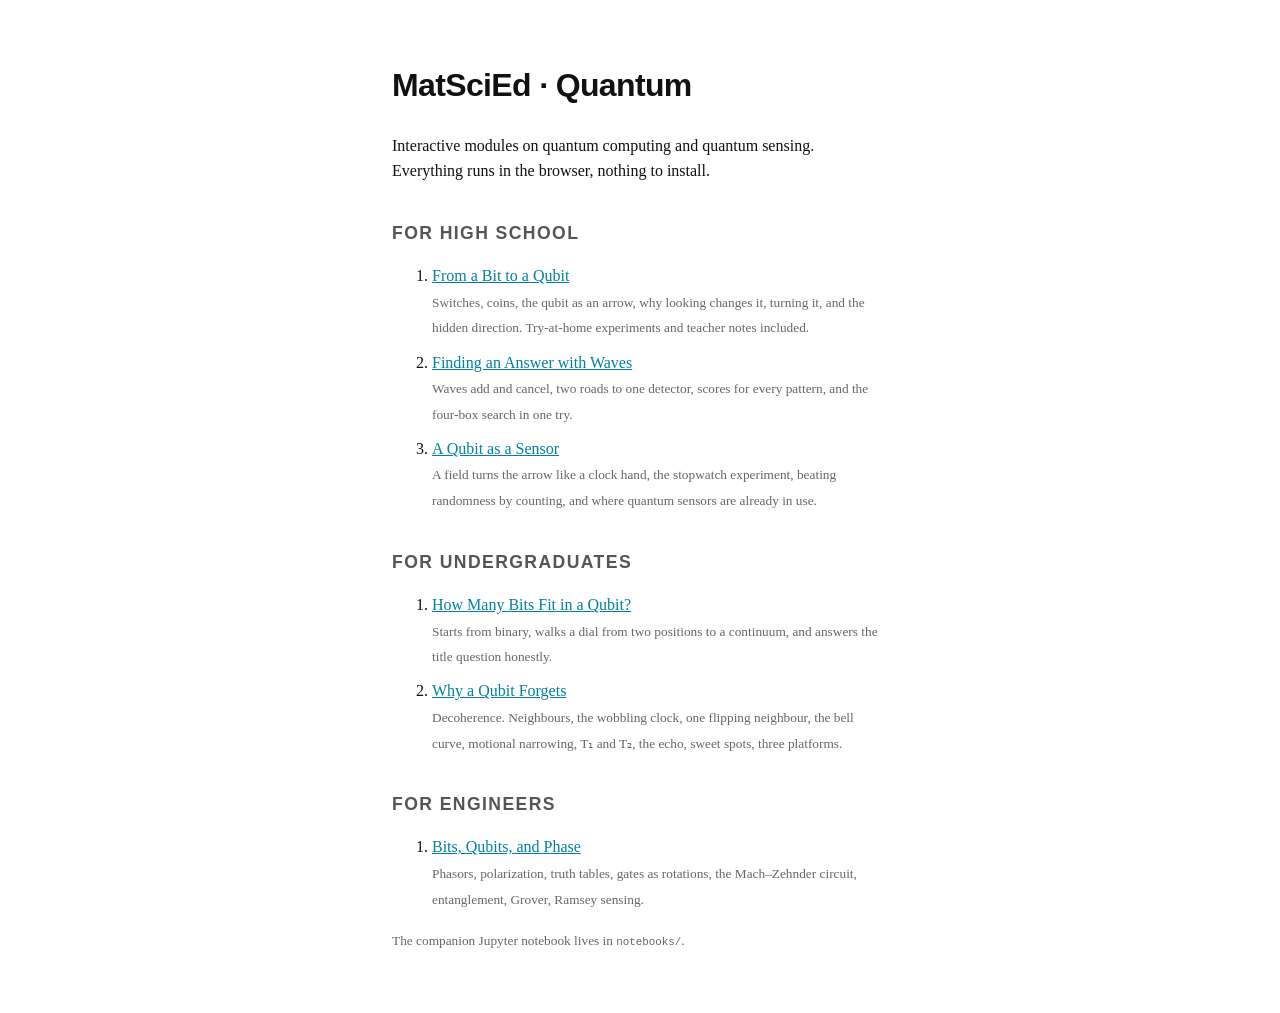
==== docs/index.html @ a334ed0c "Quantum: six interactive web modules, companion notebook, GitHub Pages setup" ====
<!doctype html>
<html lang="en"><head><meta charset="utf-8"><meta name="viewport" content="width=device-width,initial-scale=1">
<title>MatSciEd Quantum</title>
<style>body{font-family:Georgia,serif;max-width:62ch;margin:60px auto;padding:0 20px;line-height:1.6;color:#111}
h1,h2{font-family:Helvetica,Arial,sans-serif;letter-spacing:-.02em}h2{font-size:1.1rem;margin-top:2em;text-transform:uppercase;letter-spacing:.08em;color:#555}
a{color:#00819F}li{margin:.6em 0}small{color:#666}</style></head>
<body>
<h1>MatSciEd &middot; Quantum</h1>
<p>Interactive modules on quantum computing and quantum sensing. Everything runs in the browser, nothing to install.</p>
<h2>For high school</h2>
<ol>
<li><a href="HS1_From_a_Bit_to_a_Qubit.html">From a Bit to a Qubit</a><br><small>Switches, coins, the qubit as an arrow, why looking changes it, turning it, and the hidden direction. Try-at-home experiments and teacher notes included.</small></li>
<li><a href="HS2_Finding_an_Answer_with_Waves.html">Finding an Answer with Waves</a><br><small>Waves add and cancel, two roads to one detector, scores for every pattern, and the four-box search in one try.</small></li>
<li><a href="HS3_A_Qubit_as_a_Sensor.html">A Qubit as a Sensor</a><br><small>A field turns the arrow like a clock hand, the stopwatch experiment, beating randomness by counting, and where quantum sensors are already in use.</small></li>
</ol>
<h2>For undergraduates</h2>
<ol>
<li><a href="How_Many_Bits_Fit_in_a_Qubit.html">How Many Bits Fit in a Qubit?</a><br><small>Starts from binary, walks a dial from two positions to a continuum, and answers the title question honestly.</small></li>
<li><a href="Why_a_Qubit_Forgets.html">Why a Qubit Forgets</a><br><small>Decoherence. Neighbours, the wobbling clock, one flipping neighbour, the bell curve, motional narrowing, T&#8321; and T&#8322;, the echo, sweet spots, three platforms.</small></li>
</ol>
<h2>For engineers</h2>
<ol>
<li><a href="Bits_Qubits_and_Phase.html">Bits, Qubits, and Phase</a><br><small>Phasors, polarization, truth tables, gates as rotations, the Mach&ndash;Zehnder circuit, entanglement, Grover, Ramsey sensing.</small></li>
</ol>
<p><small>The companion Jupyter notebook lives in <code>notebooks/</code>.</small></p>
</body></html>
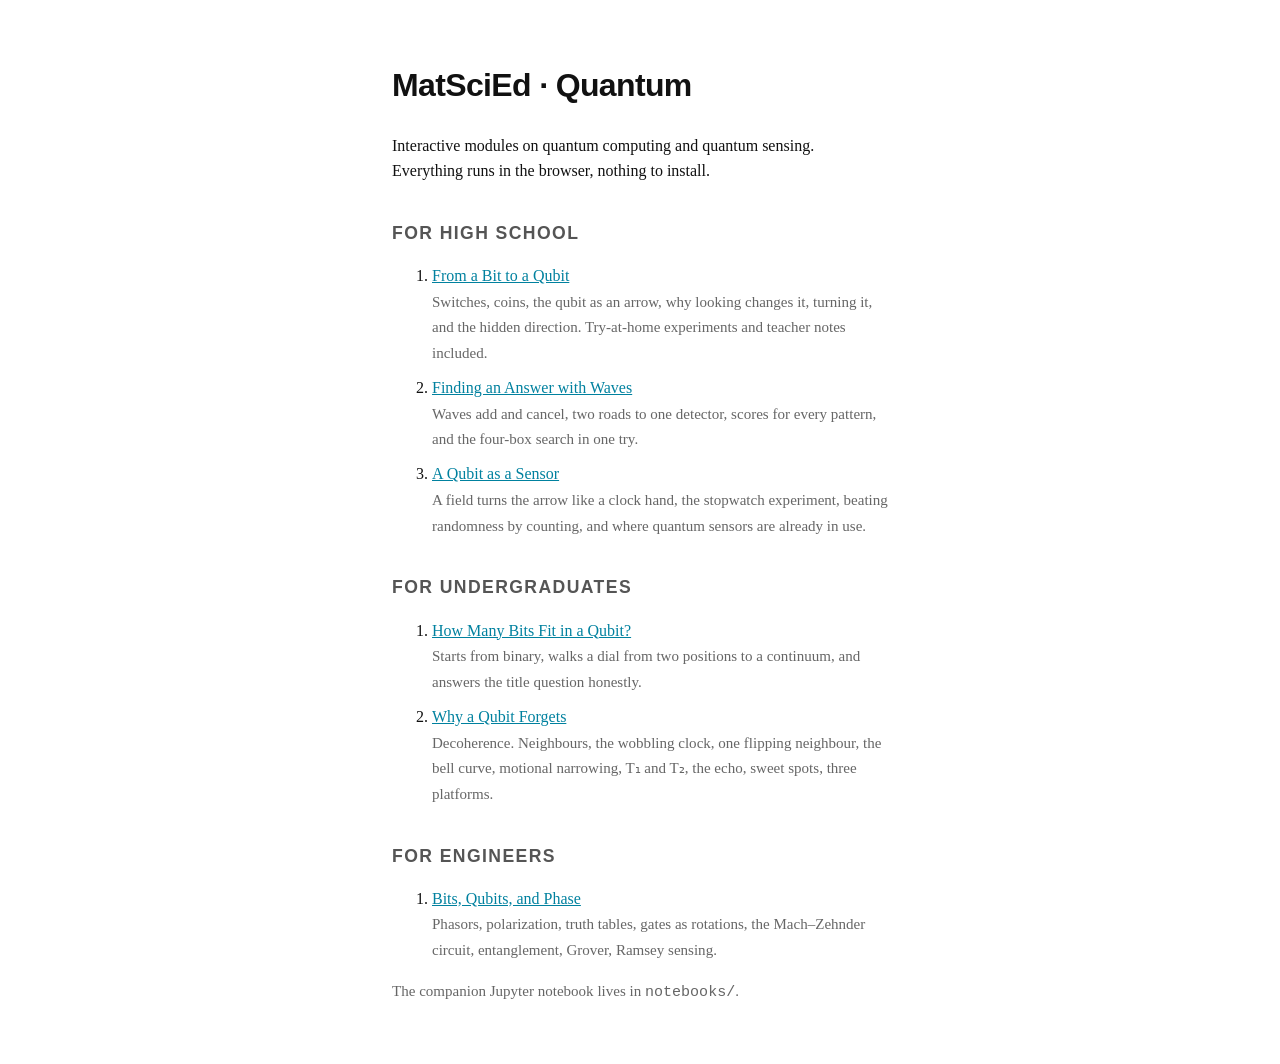
==== commit 70de96d9: "Larger type: UI text and figure labels closer to browser defaults" ====
--- a/docs/index.html
+++ b/docs/index.html
@@ -3,7 +3,7 @@
 <title>MatSciEd Quantum</title>
 <style>body{font-family:Georgia,serif;max-width:62ch;margin:60px auto;padding:0 20px;line-height:1.6;color:#111}
 h1,h2{font-family:Helvetica,Arial,sans-serif;letter-spacing:-.02em}h2{font-size:1.1rem;margin-top:2em;text-transform:uppercase;letter-spacing:.08em;color:#555}
-a{color:#00819F}li{margin:.6em 0}small{color:#666}</style></head>
+a{color:#00819F}li{margin:.6em 0}small{color:#666;font-size:.94rem}</style></head>
 <body>
 <h1>MatSciEd &middot; Quantum</h1>
 <p>Interactive modules on quantum computing and quantum sensing. Everything runs in the browser, nothing to install.</p>
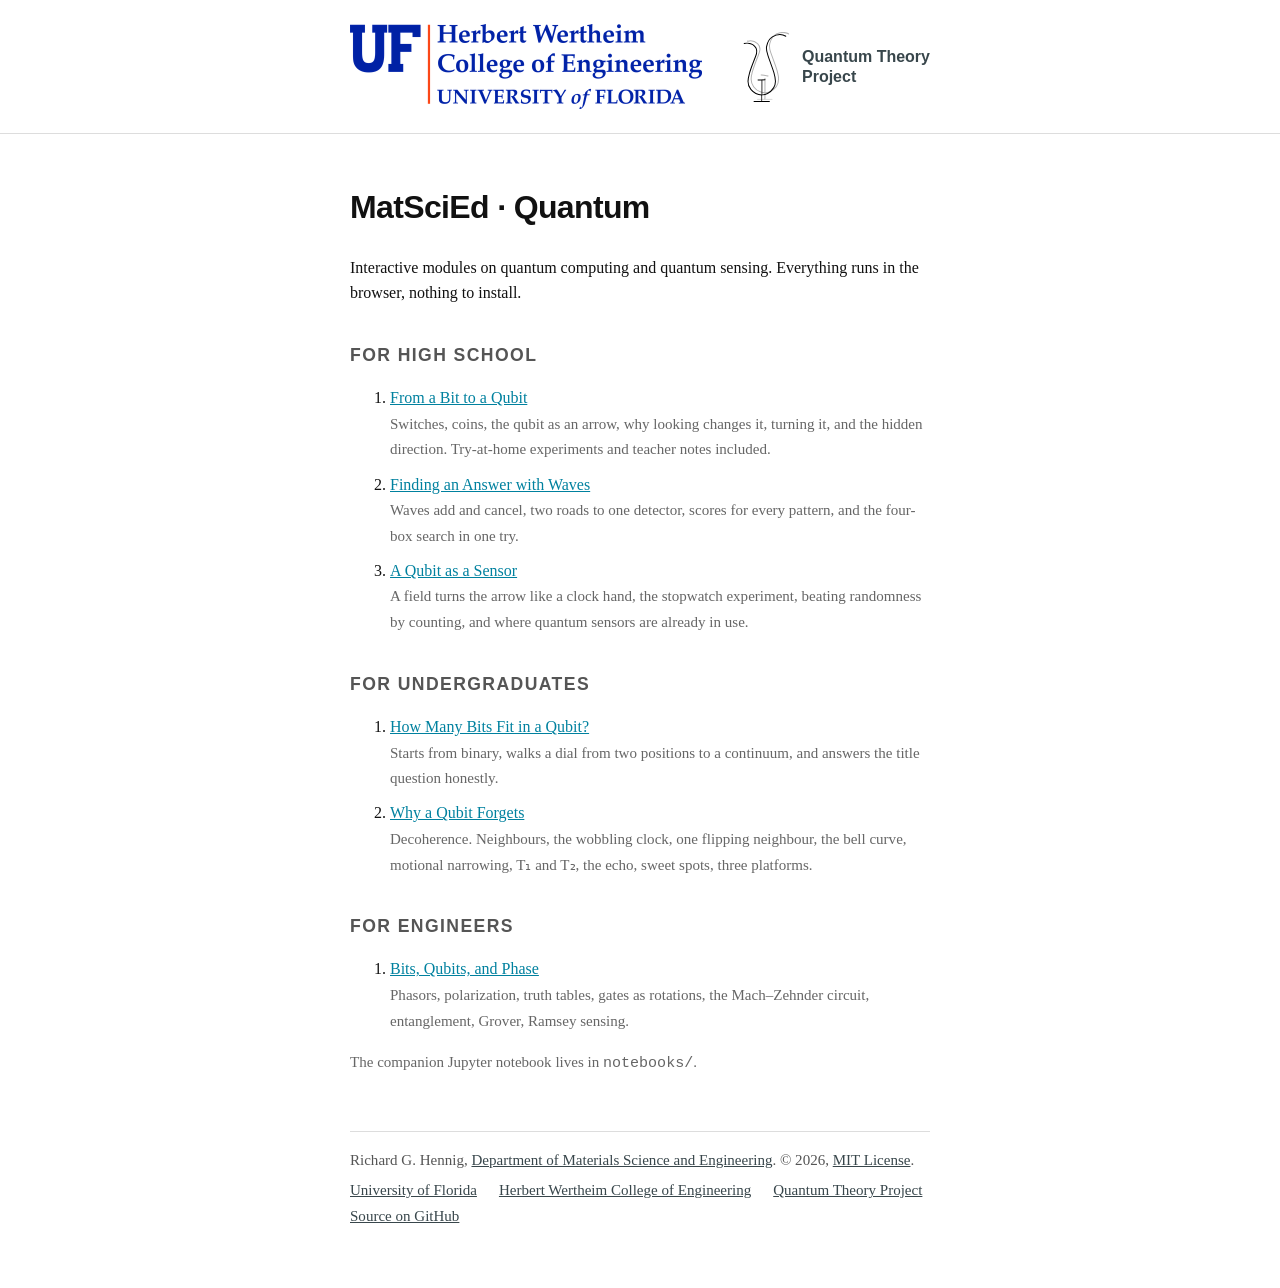
==== commit 353f388e: "Add UF, HWCOE and QTP branding; stack the opening block on phones" ====
--- a/docs/index.html
+++ b/docs/index.html
@@ -1,10 +1,31 @@
 <!doctype html>
 <html lang="en"><head><meta charset="utf-8"><meta name="viewport" content="width=device-width,initial-scale=1">
 <title>MatSciEd Quantum</title>
-<style>body{font-family:Georgia,serif;max-width:62ch;margin:60px auto;padding:0 20px;line-height:1.6;color:#111}
+<style>body{font-family:Georgia,serif;margin:0;line-height:1.6;color:#111;background:#fff}
+main,.credit{max-width:580px;margin:48px auto 0;padding:0 20px}
 h1,h2{font-family:Helvetica,Arial,sans-serif;letter-spacing:-.02em}h2{font-size:1.1rem;margin-top:2em;text-transform:uppercase;letter-spacing:.08em;color:#555}
-a{color:#00819F}li{margin:.6em 0}small{color:#666;font-size:.94rem}</style></head>
+a{color:#00819F}li{margin:.6em 0}small{color:#666;font-size:.94rem}
+.ufbar{border-bottom:1px solid #ddd;padding:24px 20px}
+.ufbar-in{max-width:580px;margin:0 auto;display:flex;align-items:center;justify-content:space-between;gap:24px}
+.ufbar a{display:block;color:#38464B;text-decoration:none}
+.ufbar .college{flex:0 1 352px;min-width:0}
+.ufbar .college img{display:block;width:352px;max-width:100%;height:auto}
+.ufbar .qtp{display:flex;align-items:center;gap:12px;flex:none;font-family:Helvetica,Arial,sans-serif;font-weight:600;line-height:1.2}
+.ufbar .qtp img{display:block;width:47px;height:72px}
+@media (max-width:640px){.ufbar .qtp{display:none}}
+.credit{margin-top:56px;padding-bottom:60px;color:#555;font-size:.94rem}
+.credit::before{content:"";display:block;border-top:1px solid #ddd;margin-bottom:16px}
+.credit p{margin:0 0 6px}
+.credit nav{display:flex;flex-wrap:wrap;gap:2px 22px}
+.credit a{color:#38464B}</style></head>
 <body>
+<div class="ufbar">
+  <div class="ufbar-in">
+    <a class="college" href="https://www.eng.ufl.edu/"><img src="assets/hwcoe-logo.png" width="352" height="85" alt="UF Herbert Wertheim College of Engineering, University of Florida"></a>
+    <a class="qtp" href="https://qtp.ufl.edu/"><img src="assets/qtp-logo.svg" width="47" height="72" alt=""><span>Quantum Theory<br>Project</span></a>
+  </div>
+</div>
+<main>
 <h1>MatSciEd &middot; Quantum</h1>
 <p>Interactive modules on quantum computing and quantum sensing. Everything runs in the browser, nothing to install.</p>
 <h2>For high school</h2>
@@ -23,4 +44,14 @@
 <li><a href="Bits_Qubits_and_Phase.html">Bits, Qubits, and Phase</a><br><small>Phasors, polarization, truth tables, gates as rotations, the Mach&ndash;Zehnder circuit, entanglement, Grover, Ramsey sensing.</small></li>
 </ol>
 <p><small>The companion Jupyter notebook lives in <code>notebooks/</code>.</small></p>
+</main>
+<footer class="credit">
+  <p>Richard G. Hennig, <a href="https://mse.ufl.edu/">Department of Materials Science and Engineering</a>. &copy; 2026, <a href="https://github.com/MatSciEd/Quantum/blob/main/LICENSE">MIT License</a>.</p>
+  <nav aria-label="Affiliations and source">
+    <a href="https://www.ufl.edu/">University of Florida</a>
+    <a href="https://www.eng.ufl.edu/">Herbert Wertheim College of Engineering</a>
+    <a href="https://qtp.ufl.edu/">Quantum Theory Project</a>
+    <a href="https://github.com/MatSciEd/Quantum">Source on GitHub</a>
+  </nav>
+</footer>
 </body></html>
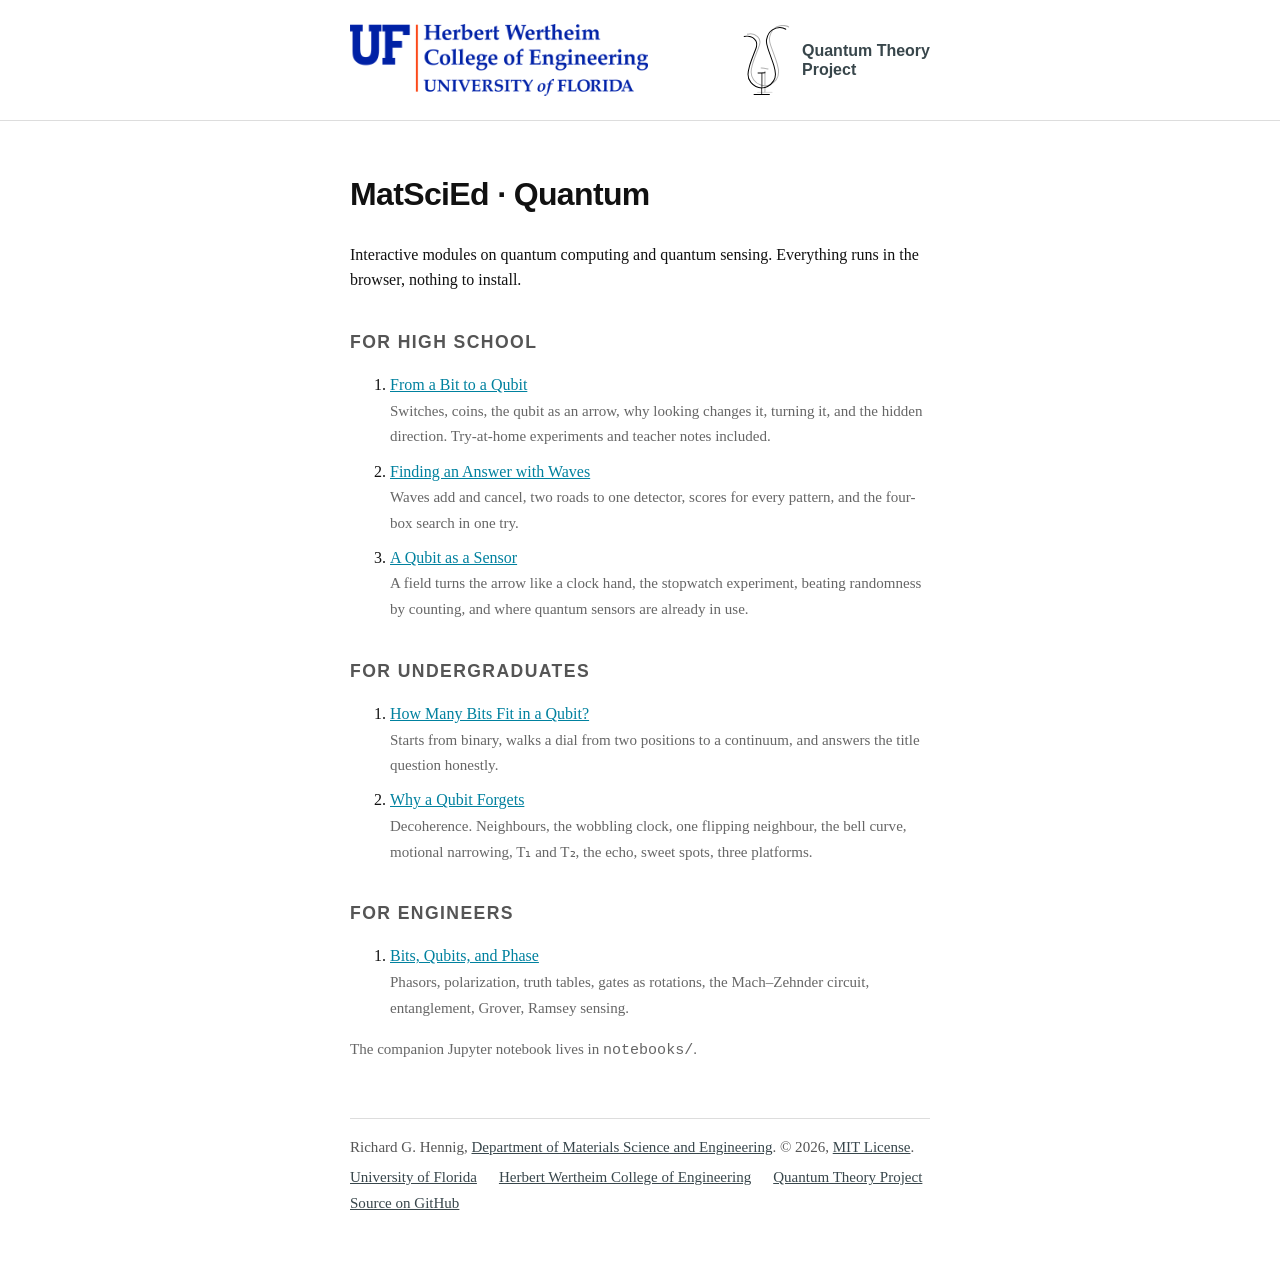
==== commit 4bf88dca: "Branding, shared stylesheets, Modules menu and previous/next links" ====
--- a/docs/index.html
+++ b/docs/index.html
@@ -8,8 +8,8 @@
 .ufbar{border-bottom:1px solid #ddd;padding:24px 20px}
 .ufbar-in{max-width:580px;margin:0 auto;display:flex;align-items:center;justify-content:space-between;gap:24px}
 .ufbar a{display:block;color:#38464B;text-decoration:none}
-.ufbar .college{flex:0 1 352px;min-width:0}
-.ufbar .college img{display:block;width:352px;max-width:100%;height:auto}
+.ufbar .college{flex:0 1 298px;min-width:0}
+.ufbar .college img{display:block;width:298px;max-width:100%;height:auto}
 .ufbar .qtp{display:flex;align-items:center;gap:12px;flex:none;font-family:Helvetica,Arial,sans-serif;font-weight:600;line-height:1.2}
 .ufbar .qtp img{display:block;width:47px;height:72px}
 @media (max-width:640px){.ufbar .qtp{display:none}}
@@ -21,7 +21,7 @@
 <body>
 <div class="ufbar">
   <div class="ufbar-in">
-    <a class="college" href="https://www.eng.ufl.edu/"><img src="assets/hwcoe-logo.png" width="352" height="85" alt="UF Herbert Wertheim College of Engineering, University of Florida"></a>
+    <a class="college" href="https://www.eng.ufl.edu/"><img src="assets/hwcoe-logo.png" width="298" height="72" alt="UF Herbert Wertheim College of Engineering, University of Florida"></a>
     <a class="qtp" href="https://qtp.ufl.edu/"><img src="assets/qtp-logo.svg" width="47" height="72" alt=""><span>Quantum Theory<br>Project</span></a>
   </div>
 </div>
